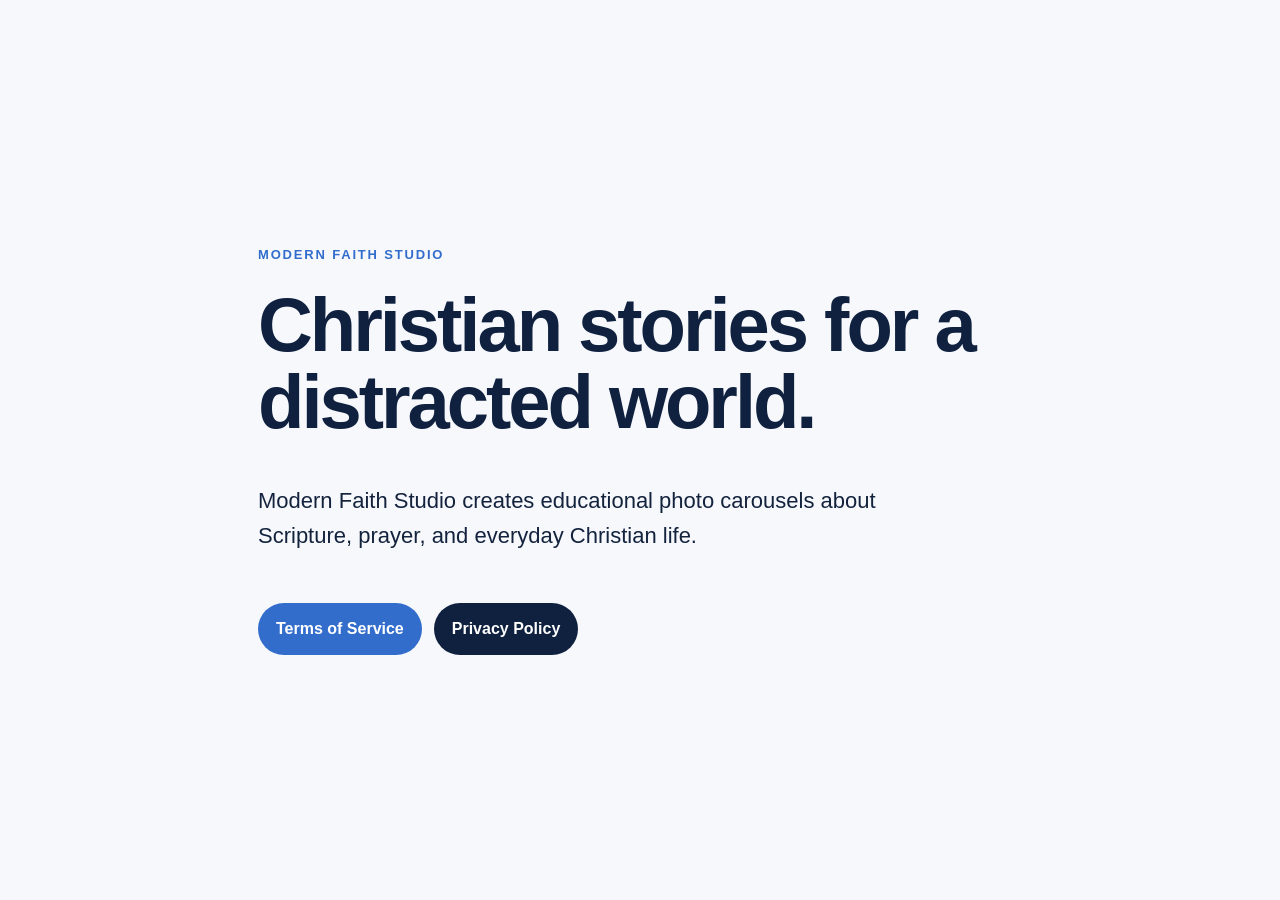
==== index.html @ 3f54fdf4 "Add files via upload" ====
<!doctype html>
<html lang="en">
<head>
  <meta charset="utf-8">
  <meta name="viewport" content="width=device-width, initial-scale=1">
  <title>Modern Faith Studio</title>
  <link rel="stylesheet" href="styles.css">
</head>
<body>
  <main class="shell">
    <div class="eyebrow">MODERN FAITH STUDIO</div>
    <h1>Christian stories for a distracted world.</h1>
    <p class="lead">Modern Faith Studio creates educational photo carousels about Scripture, prayer, and everyday Christian life.</p>
    <div class="actions">
      <a class="button" href="terms.html">Terms of Service</a>
      <a class="button secondary" href="privacy.html">Privacy Policy</a>
    </div>
  </main>
</body>
</html>
---- styles.css ----
:root { color-scheme: light; --navy:#10213f; --blue:#326dcc; --paper:#f6f8fc; --ink:#14233d; }
* { box-sizing: border-box; }
body { margin:0; background:var(--paper); color:var(--ink); font-family: Arial, Helvetica, sans-serif; line-height:1.6; }
.shell, .document { max-width: 820px; margin: 0 auto; padding: 72px 28px; }
.shell { min-height:100vh; display:flex; flex-direction:column; justify-content:center; }
.eyebrow { color:var(--blue); font-size:13px; font-weight:700; letter-spacing:.14em; }
h1 { color:var(--navy); font-size:clamp(42px, 8vw, 76px); line-height:1.02; margin:20px 0; letter-spacing:-.04em; }
.document h1 { font-size:clamp(38px, 7vw, 62px); }
h2 { color:var(--navy); margin-top:34px; }
.lead { max-width:620px; font-size:22px; }
.actions { display:flex; gap:12px; flex-wrap:wrap; margin-top:28px; }
.button { display:inline-block; padding:13px 18px; border-radius:999px; background:var(--blue); color:white; text-decoration:none; font-weight:700; }
.button.secondary { background:var(--navy); }
.back { color:var(--blue); font-weight:700; text-decoration:none; }
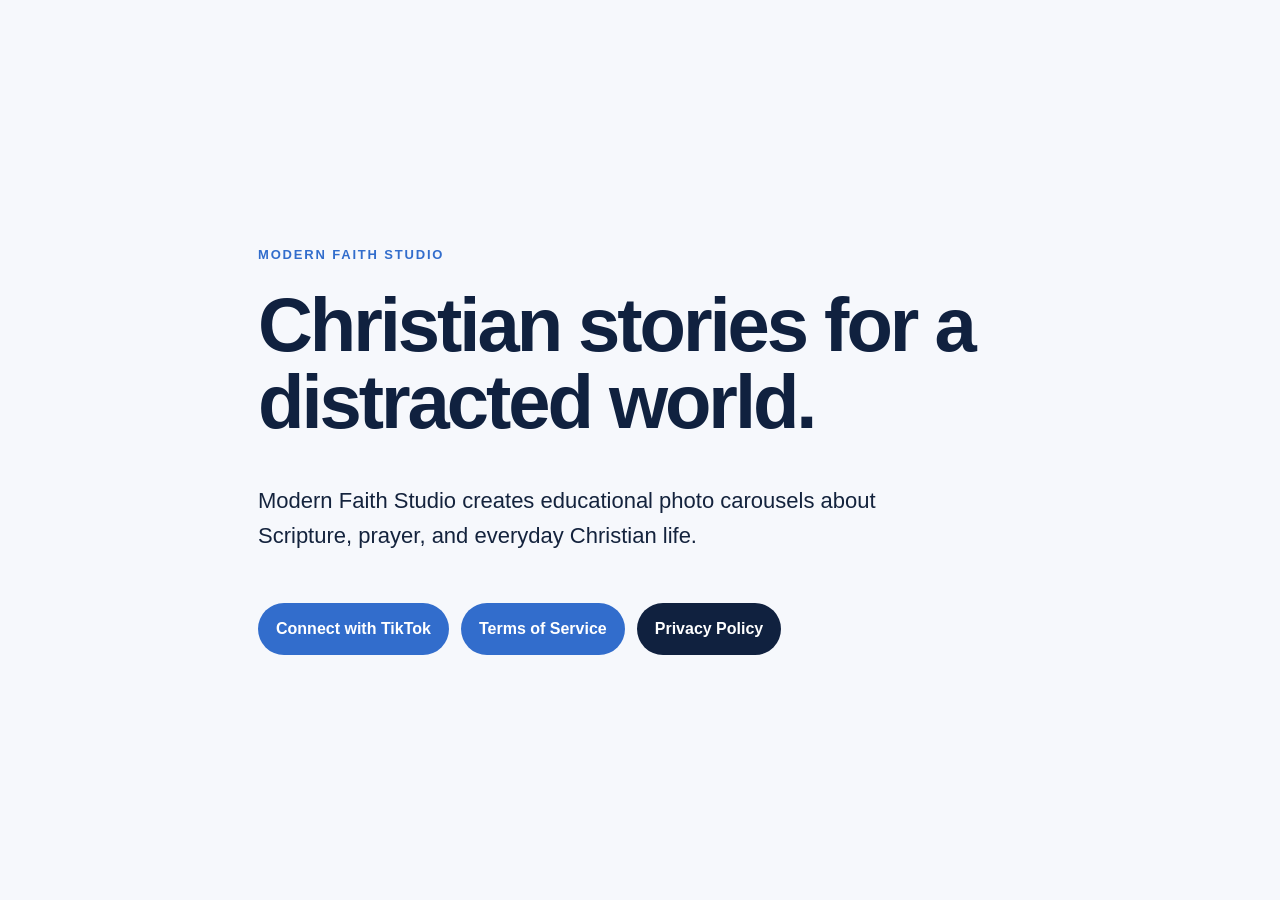
==== commit 124bfb2c: "Add files via upload" ====
--- a/index.html
+++ b/index.html
@@ -12,6 +12,7 @@
     <h1>Christian stories for a distracted world.</h1>
     <p class="lead">Modern Faith Studio creates educational photo carousels about Scripture, prayer, and everyday Christian life.</p>
     <div class="actions">
+      <a class="button" href="/api/tiktok/login">Connect with TikTok</a>
       <a class="button" href="terms.html">Terms of Service</a>
       <a class="button secondary" href="privacy.html">Privacy Policy</a>
     </div>
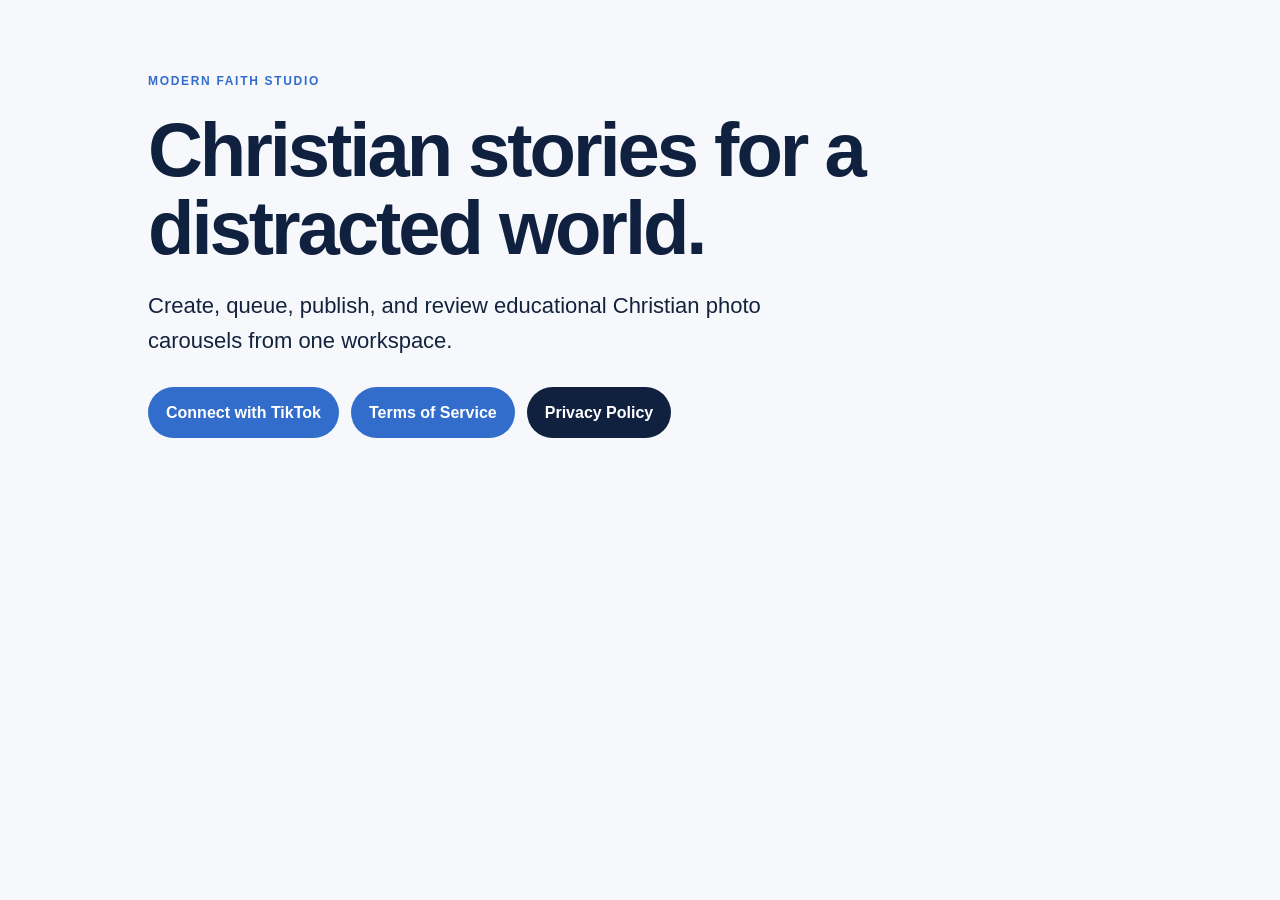
==== commit 786a90ad: "Add publishing queue and analytics workspace" ====
--- a/index.html
+++ b/index.html
@@ -10,12 +10,172 @@
   <main class="shell">
     <div class="eyebrow">MODERN FAITH STUDIO</div>
     <h1>Christian stories for a distracted world.</h1>
-    <p class="lead">Modern Faith Studio creates educational photo carousels about Scripture, prayer, and everyday Christian life.</p>
+    <p class="lead">Create, queue, publish, and review educational Christian photo carousels from one workspace.</p>
     <div class="actions">
-      <a class="button" href="/api/tiktok/login">Connect with TikTok</a>
+      <a class="button" id="connectButton" href="/api/tiktok/login">Connect with TikTok</a>
       <a class="button" href="terms.html">Terms of Service</a>
       <a class="button secondary" href="privacy.html">Privacy Policy</a>
     </div>
+
+    <section class="workspace" id="workspace" hidden>
+      <div class="workspace-head">
+        <div>
+          <div class="composer-kicker">CREATOR WORKSPACE</div>
+          <h2>Publish and learn</h2>
+          <p class="muted" id="creatorStatus">Loading your TikTok creator settings...</p>
+        </div>
+        <button class="button ghost" id="refreshButton" type="button">Refresh data</button>
+      </div>
+
+      <div class="metrics" id="metrics" aria-live="polite">
+        <div class="metric"><span>Followers</span><strong>—</strong></div>
+        <div class="metric"><span>Total likes</span><strong>—</strong></div>
+        <div class="metric"><span>Published videos</span><strong>—</strong></div>
+      </div>
+
+      <div class="workspace-grid">
+        <section class="card composer" aria-labelledby="composerTitle">
+          <div class="composer-kicker">TIKTOK DIRECT POST</div>
+          <h2 id="composerTitle">Build a carousel</h2>
+          <form id="postForm">
+            <label for="batch">Batch</label>
+            <select id="batch" required></select>
+            <label for="photoUrls">Photo URLs <span>(public HTTPS URLs)</span></label>
+            <textarea id="photoUrls" rows="7" required></textarea>
+            <label for="caption">Caption</label>
+            <textarea id="caption" rows="3" maxlength="2200" placeholder="Write a caption and hashtags..."></textarea>
+            <label for="privacy">Who can view this post?</label>
+            <select id="privacy" required></select>
+            <label class="consent"><input id="consent" type="checkbox" required> I confirm that I want to send this carousel to TikTok.</label>
+            <div class="inline-actions">
+              <button class="button" type="submit">Publish now</button>
+              <button class="button secondary" id="queueButton" type="button">Add to queue</button>
+            </div>
+            <p class="status" id="postStatus" role="status"></p>
+          </form>
+        </section>
+
+        <section class="card" aria-labelledby="queueTitle">
+          <div class="composer-kicker">CONTENT QUEUE</div>
+          <h2 id="queueTitle">Next posts</h2>
+          <p class="muted">The queue is saved in this browser. Server-side 24/7 scheduling will be enabled after a persistent store is connected.</p>
+          <div id="queueList" class="queue-list"></div>
+        </section>
+      </div>
+
+      <section class="card videos" aria-labelledby="videosTitle">
+        <div class="workspace-head compact">
+          <div>
+            <div class="composer-kicker">PERFORMANCE</div>
+            <h2 id="videosTitle">Recent TikTok videos</h2>
+          </div>
+          <span class="muted" id="analyticsStatus">Waiting for analytics permission...</span>
+        </div>
+        <div id="videoList" class="video-list"></div>
+      </section>
+    </section>
   </main>
+
+  <script>
+    const BASE = 'https://tikaugustas1-star.github.io/modern-faith-studio/images/';
+    const BATCHES = {
+      paisios_virgin_mary_style_4x5: {
+        label: 'Saint Paisios — Virgin Mary style 4:5',
+        images: ['01_paisios_hook.png','02_paisios_beginning.png','03_paisios_call.png','04_paisios_cell.png','05_paisios_counsel.png','06_paisios_teaching.png','07_paisios_legacy.png'].map(file => BASE + file)
+      }
+    };
+    const QUEUE_KEY = 'mfs_publish_queue_v1';
+    const workspace = document.getElementById('workspace');
+    const connectButton = document.getElementById('connectButton');
+    const creatorStatus = document.getElementById('creatorStatus');
+    const batch = document.getElementById('batch');
+    const photoUrls = document.getElementById('photoUrls');
+    const privacy = document.getElementById('privacy');
+    const postForm = document.getElementById('postForm');
+    const postStatus = document.getElementById('postStatus');
+    const queueList = document.getElementById('queueList');
+    const metrics = document.getElementById('metrics');
+    const videoList = document.getElementById('videoList');
+    const analyticsStatus = document.getElementById('analyticsStatus');
+
+    function getQueue() { return JSON.parse(localStorage.getItem(QUEUE_KEY) || '[]'); }
+    function saveQueue(value) { localStorage.setItem(QUEUE_KEY, JSON.stringify(value)); renderQueue(); }
+    function selectedPayload() {
+      return {photo_images: photoUrls.value.split(/\r?\n/).map(value => value.trim()).filter(Boolean), description: document.getElementById('caption').value, privacy_level: privacy.value};
+    }
+    function setBatch() { photoUrls.value = BATCHES[batch.value].images.join('\n'); }
+    function setStatus(message, error = false) { postStatus.textContent = message; postStatus.classList.toggle('error', error); }
+    function formatNumber(value) { return Number(value || 0).toLocaleString(); }
+
+    Object.entries(BATCHES).forEach(([value, item]) => batch.add(new Option(item.label, value)));
+    batch.addEventListener('change', setBatch);
+    setBatch();
+
+    function renderQueue() {
+      const items = getQueue();
+      queueList.innerHTML = items.length ? items.map(item => `
+        <div class="queue-item">
+          <div><strong>${item.batchLabel}</strong><small>${item.status}${item.publish_id ? ` · ${item.publish_id}` : ''}</small></div>
+          <div class="queue-actions">${item.status === 'queued' ? `<button class="text-button" data-publish="${item.id}" type="button">Publish</button>` : ''}<button class="text-button" data-remove="${item.id}" type="button">Remove</button></div>
+        </div>`).join('') : '<p class="muted">No queued posts yet.</p>';
+      queueList.querySelectorAll('[data-remove]').forEach(button => button.addEventListener('click', () => saveQueue(getQueue().filter(item => item.id !== button.dataset.remove))));
+      queueList.querySelectorAll('[data-publish]').forEach(button => button.addEventListener('click', async () => {
+        const item = getQueue().find(queueItem => queueItem.id === button.dataset.publish);
+        if (!item) return;
+        try { await publish(item.payload, item); } catch (error) { item.status = 'error'; saveQueue(getQueue().map(queueItem => queueItem.id === item.id ? item : queueItem)); setStatus(error.message, true); }
+      }));
+    }
+    renderQueue();
+
+    async function loadCreator() {
+      workspace.hidden = false;
+      connectButton.hidden = true;
+      try {
+        const response = await fetch('/api/tiktok/creator-info', {method: 'POST'});
+        const data = await response.json();
+        if (!response.ok) throw new Error(data.error || 'Could not load TikTok creator info.');
+        creatorStatus.textContent = `Connected as @${data.creator_username || data.creator_nickname || 'TikTok creator'}.`;
+        privacy.replaceChildren();
+        (data.privacy_level_options || []).forEach(option => privacy.add(new Option(option.replaceAll('_', ' ').toLowerCase(), option)));
+        await loadAnalytics();
+      } catch (error) {
+        creatorStatus.textContent = error.message;
+        postForm.hidden = true;
+      }
+    }
+
+    async function loadAnalytics() {
+      analyticsStatus.textContent = 'Loading analytics...';
+      try {
+        const response = await fetch('/api/tiktok/analytics');
+        const data = await response.json();
+        if (!response.ok) throw new Error(data.error || 'Analytics permission is not enabled.');
+        const user = data.user || {};
+        metrics.innerHTML = [['Followers', user.follower_count], ['Total likes', user.likes_count], ['Published videos', user.video_count]].map(([label, value]) => `<div class="metric"><span>${label}</span><strong>${formatNumber(value)}</strong></div>`).join('');
+        videoList.innerHTML = (data.videos || []).map(video => `<article class="video-row"><div><strong>${video.title || video.video_description || 'Untitled post'}</strong><small>${new Date(Number(video.create_time || 0) * 1000).toLocaleString()}</small></div><div class="video-stats"><span>${formatNumber(video.view_count)} views</span><span>${formatNumber(video.like_count)} likes</span><span>${formatNumber(video.comment_count)} comments</span><span>${formatNumber(video.share_count)} shares</span></div></article>`).join('') || '<p class="muted">No public videos returned yet.</p>';
+        analyticsStatus.textContent = `Updated ${new Date().toLocaleTimeString()}`;
+      } catch (error) {
+        analyticsStatus.textContent = error.message;
+        videoList.innerHTML = '<p class="muted">Add user.info.stats and video.list scopes, then reconnect TikTok.</p>';
+      }
+    }
+
+    async function publish(payload, queueItem = null) {
+      if (queueItem) { queueItem.status = 'publishing'; saveQueue(getQueue().map(item => item.id === queueItem.id ? queueItem : item)); }
+      setStatus('Sending to TikTok...');
+      const response = await fetch('/api/tiktok/post-photos', {method: 'POST', headers: {'Content-Type': 'application/json'}, body: JSON.stringify(payload)});
+      const data = await response.json();
+      if (!response.ok) throw new Error(data.error || 'TikTok could not create the post.');
+      if (queueItem) { queueItem.status = 'submitted'; queueItem.publish_id = data.data?.publish_id || ''; saveQueue(getQueue().map(item => item.id === queueItem.id ? queueItem : item)); }
+      setStatus(`Post submitted. Publish ID: ${data.data?.publish_id || 'received'}`);
+      await loadAnalytics();
+    }
+
+    postForm.addEventListener('submit', async event => { event.preventDefault(); if (!document.getElementById('consent').checked) return; try { await publish(selectedPayload()); } catch (error) { setStatus(error.message, true); } });
+    document.getElementById('queueButton').addEventListener('click', () => { const item = {id: crypto.randomUUID(), batchLabel: BATCHES[batch.value].label, payload: selectedPayload(), status: 'queued', created_at: Date.now()}; saveQueue([...getQueue(), item]); setStatus('Added to the local queue.'); });
+    document.getElementById('refreshButton').addEventListener('click', loadAnalytics);
+
+    if (new URLSearchParams(location.search).get('connected') === '1') loadCreator();
+  </script>
 </body>
 </html>
--- a/styles.css
+++ b/styles.css
@@ -1,14 +1,44 @@
-:root { color-scheme: light; --navy:#10213f; --blue:#326dcc; --paper:#f6f8fc; --ink:#14233d; }
+:root { color-scheme: light; --navy:#10213f; --blue:#326dcc; --paper:#f6f8fc; --ink:#14233d; --line:#dfe6f2; }
 * { box-sizing: border-box; }
-body { margin:0; background:var(--paper); color:var(--ink); font-family: Arial, Helvetica, sans-serif; line-height:1.6; }
-.shell, .document { max-width: 820px; margin: 0 auto; padding: 72px 28px; }
-.shell { min-height:100vh; display:flex; flex-direction:column; justify-content:center; }
-.eyebrow { color:var(--blue); font-size:13px; font-weight:700; letter-spacing:.14em; }
-h1 { color:var(--navy); font-size:clamp(42px, 8vw, 76px); line-height:1.02; margin:20px 0; letter-spacing:-.04em; }
-.document h1 { font-size:clamp(38px, 7vw, 62px); }
-h2 { color:var(--navy); margin-top:34px; }
-.lead { max-width:620px; font-size:22px; }
-.actions { display:flex; gap:12px; flex-wrap:wrap; margin-top:28px; }
-.button { display:inline-block; padding:13px 18px; border-radius:999px; background:var(--blue); color:white; text-decoration:none; font-weight:700; }
+body { margin:0; background:var(--paper); color:var(--ink); font-family:Arial,Helvetica,sans-serif; line-height:1.6; }
+.shell { max-width:1040px; margin:0 auto; padding:72px 28px; }
+.eyebrow,.composer-kicker { color:var(--blue); font-size:12px; font-weight:700; letter-spacing:.14em; }
+h1 { color:var(--navy); font-size:clamp(42px,8vw,76px); line-height:1.02; margin:20px 0; letter-spacing:-.04em; max-width:800px; }
+h2 { color:var(--navy); margin:8px 0; }
+.lead { max-width:700px; font-size:22px; }
+.actions,.inline-actions { display:flex; gap:12px; flex-wrap:wrap; margin-top:28px; }
+.button { display:inline-block; padding:13px 18px; border:0; border-radius:999px; background:var(--blue); color:white; text-decoration:none; font-weight:700; cursor:pointer; }
 .button.secondary { background:var(--navy); }
-.back { color:var(--blue); font-weight:700; text-decoration:none; }
+.button.ghost { background:white; color:var(--navy); border:1px solid var(--line); }
+.workspace { margin-top:60px; }
+.workspace-head { display:flex; align-items:flex-start; justify-content:space-between; gap:24px; }
+.workspace-head.compact { align-items:center; }
+.workspace-head h2 { font-size:34px; }
+.muted { color:#5b6d87; }
+.metrics { display:grid; grid-template-columns:repeat(3,1fr); gap:14px; margin:24px 0; }
+.metric,.card { background:white; border:1px solid var(--line); border-radius:20px; box-shadow:0 16px 40px rgba(16,33,63,.06); }
+.metric { padding:18px 20px; }
+.metric span,.metric strong { display:block; }
+.metric span { color:#70809a; font-size:13px; }
+.metric strong { color:var(--navy); font-size:28px; }
+.workspace-grid { display:grid; grid-template-columns:minmax(0,1.1fr) minmax(300px,.9fr); gap:18px; }
+.card { padding:26px; }
+.composer h2 { font-size:30px; }
+.composer form { display:grid; gap:10px; margin-top:20px; }
+.composer label { color:var(--navy); font-weight:700; }
+.composer label span { color:#70809a; font-size:13px; font-weight:400; }
+.composer textarea,.composer select { width:100%; border:1px solid #cbd6e5; border-radius:12px; padding:12px; font:inherit; color:var(--ink); background:#fbfcff; }
+.composer textarea { resize:vertical; }
+.composer button { justify-self:start; }
+.consent { display:flex; gap:8px; align-items:center; font-size:14px; font-weight:400!important; }
+.status { color:var(--blue); min-height:24px; margin:4px 0 0; }
+.status.error { color:#b42318; }
+.queue-list,.video-list { display:grid; gap:10px; margin-top:20px; }
+.queue-item,.video-row { display:flex; align-items:center; justify-content:space-between; gap:14px; border-top:1px solid var(--line); padding:14px 0; }
+.queue-item strong,.video-row strong { display:block; color:var(--navy); }
+.queue-item small,.video-row small { display:block; color:#70809a; }
+.queue-actions { display:flex; align-items:center; gap:8px; }
+.text-button { border:0; background:none; color:var(--blue); cursor:pointer; font-weight:700; }
+.videos { margin-top:18px; }
+.video-stats { display:flex; flex-wrap:wrap; justify-content:flex-end; gap:8px; color:#52657f; font-size:13px; }
+@media (max-width:760px) { .shell{padding:42px 18px;} .metrics,.workspace-grid{grid-template-columns:1fr;} .workspace-head{flex-direction:column;} .video-row{align-items:flex-start; flex-direction:column;} .video-stats{justify-content:flex-start;} }
